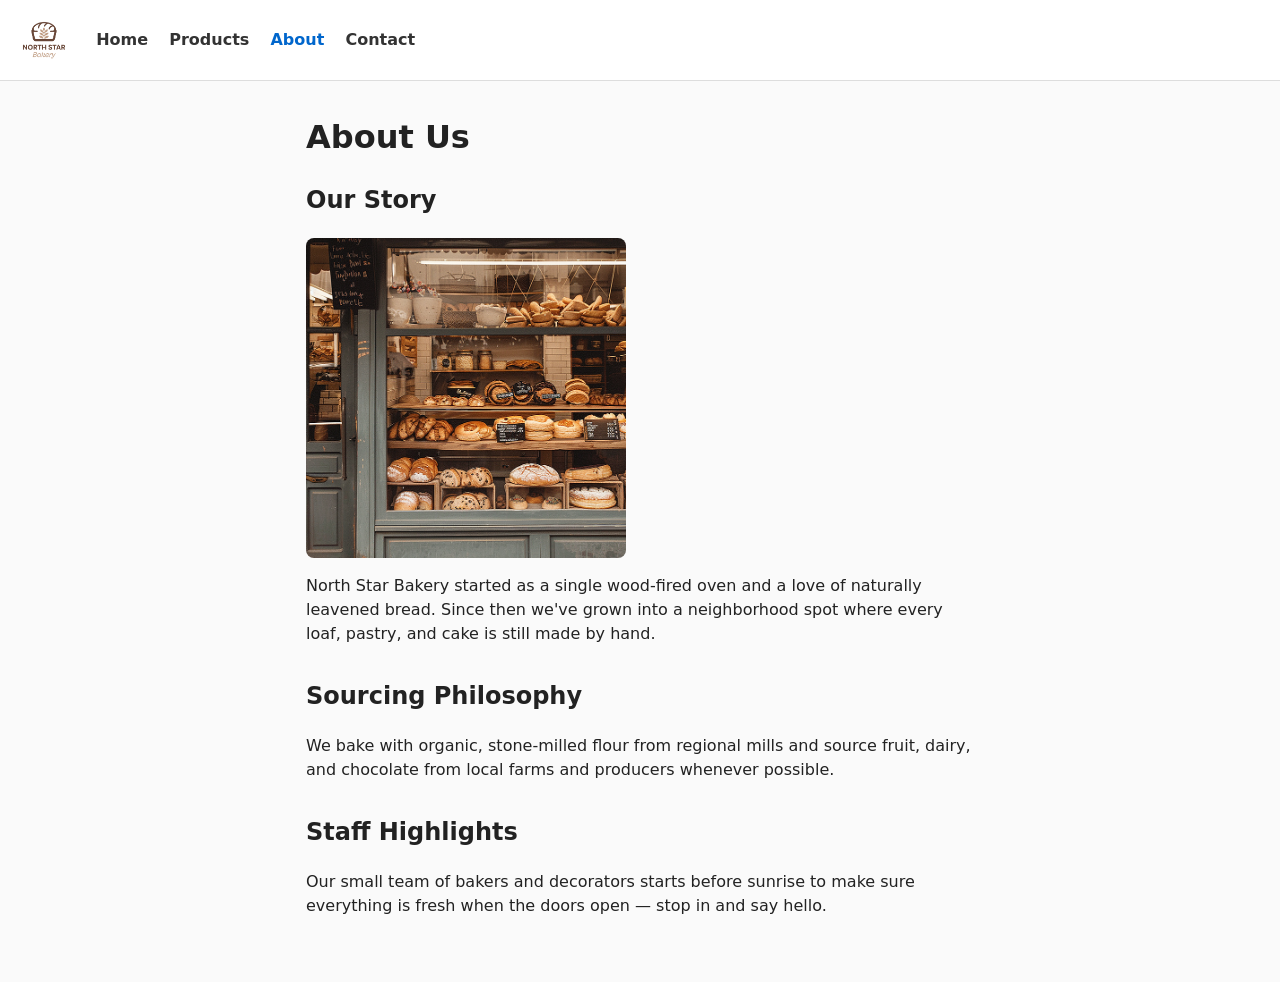
==== about.html @ a1652dcc "add other pagers" ====
<!DOCTYPE html>
<html lang="en">
<head>
  <meta charset="UTF-8">
  <meta name="viewport" content="width=device-width, initial-scale=1.0">
  <title>About</title>
  <link rel="stylesheet" href="styles.css">
</head>
<body>
  <header>
    <a href="index.html" class="logo-link">
      <img src="assets/bakery-logo_c.png" alt="North Star Bakery" class="logo">
    </a>
    <nav>
      <a href="index.html">Home</a>
      <a href="products.html">Products</a>
      <a href="about.html" class="active">About</a>
      <a href="contact.html">Contact</a>
    </nav>
  </header>

  <main>
    <h1>About Us</h1>

    <section id="story">
      <h2>Our Story</h2>
      <img src="assets/bakery-storefront_c.png" alt="North Star Bakery storefront" class="product-photo">
      <p>North Star Bakery started as a single wood-fired oven and a love of naturally leavened bread. Since then we've grown into a neighborhood spot where every loaf, pastry, and cake is still made by hand.</p>
    </section>

    <section id="sourcing">
      <h2>Sourcing Philosophy</h2>
      <p>We bake with organic, stone-milled flour from regional mills and source fruit, dairy, and chocolate from local farms and producers whenever possible.</p>
    </section>

    <section id="staff">
      <h2>Staff Highlights</h2>
      <p>Our small team of bakers and decorators starts before sunrise to make sure everything is fresh when the doors open &mdash; stop in and say hello.</p>
    </section>
  </main>
</body>
</html>
---- styles.css ----
* {
  box-sizing: border-box;
}

body {
  margin: 0;
  font-family: system-ui, sans-serif;
  color: #222;
  background: #fafafa;
  line-height: 1.5;
}

header {
  background: #fff;
  border-bottom: 1px solid #ddd;
  padding: 1rem;
  display: flex;
  align-items: center;
  gap: 1.5rem;
}

.logo-link {
  display: inline-flex;
}

.logo {
  height: 48px;
  width: auto;
}

nav a {
  margin-right: 1rem;
  text-decoration: none;
  color: #333;
  font-weight: 600;
}

nav a.active {
  color: #0066cc;
}

main {
  max-width: 700px;
  margin: 0 auto;
  padding: 2rem 1rem;
}

section {
  margin-bottom: 2rem;
}

h1, h2 {
  margin-top: 0;
}

.price {
  font-weight: 600;
  color: #0066cc;
}

.note {
  color: #777;
  font-size: 0.9rem;
}

.product-photo,
.featured-photo {
  width: 100%;
  max-width: 320px;
  aspect-ratio: 1 / 1;
  object-fit: cover;
  border-radius: 8px;
  display: block;
}

.product-figure {
  margin: 0 0 0.75rem;
  max-width: 320px;
}

.product-figure figcaption {
  font-size: 0.85rem;
  color: #777;
  margin-top: 0.35rem;
}

form {
  display: flex;
  flex-direction: column;
  max-width: 420px;
  margin-top: 1rem;
}

form label {
  font-weight: 600;
  margin-top: 1rem;
  margin-bottom: 0.35rem;
}

form input,
form select,
form textarea {
  font: inherit;
  padding: 0.5rem;
  border: 1px solid #ccc;
  border-radius: 4px;
}

form button {
  margin-top: 1.5rem;
  align-self: flex-start;
  font: inherit;
  font-weight: 600;
  padding: 0.6rem 1.2rem;
  border: none;
  border-radius: 4px;
  background: #0066cc;
  color: #fff;
  cursor: pointer;
}

form button:hover {
  background: #0052a3;
}
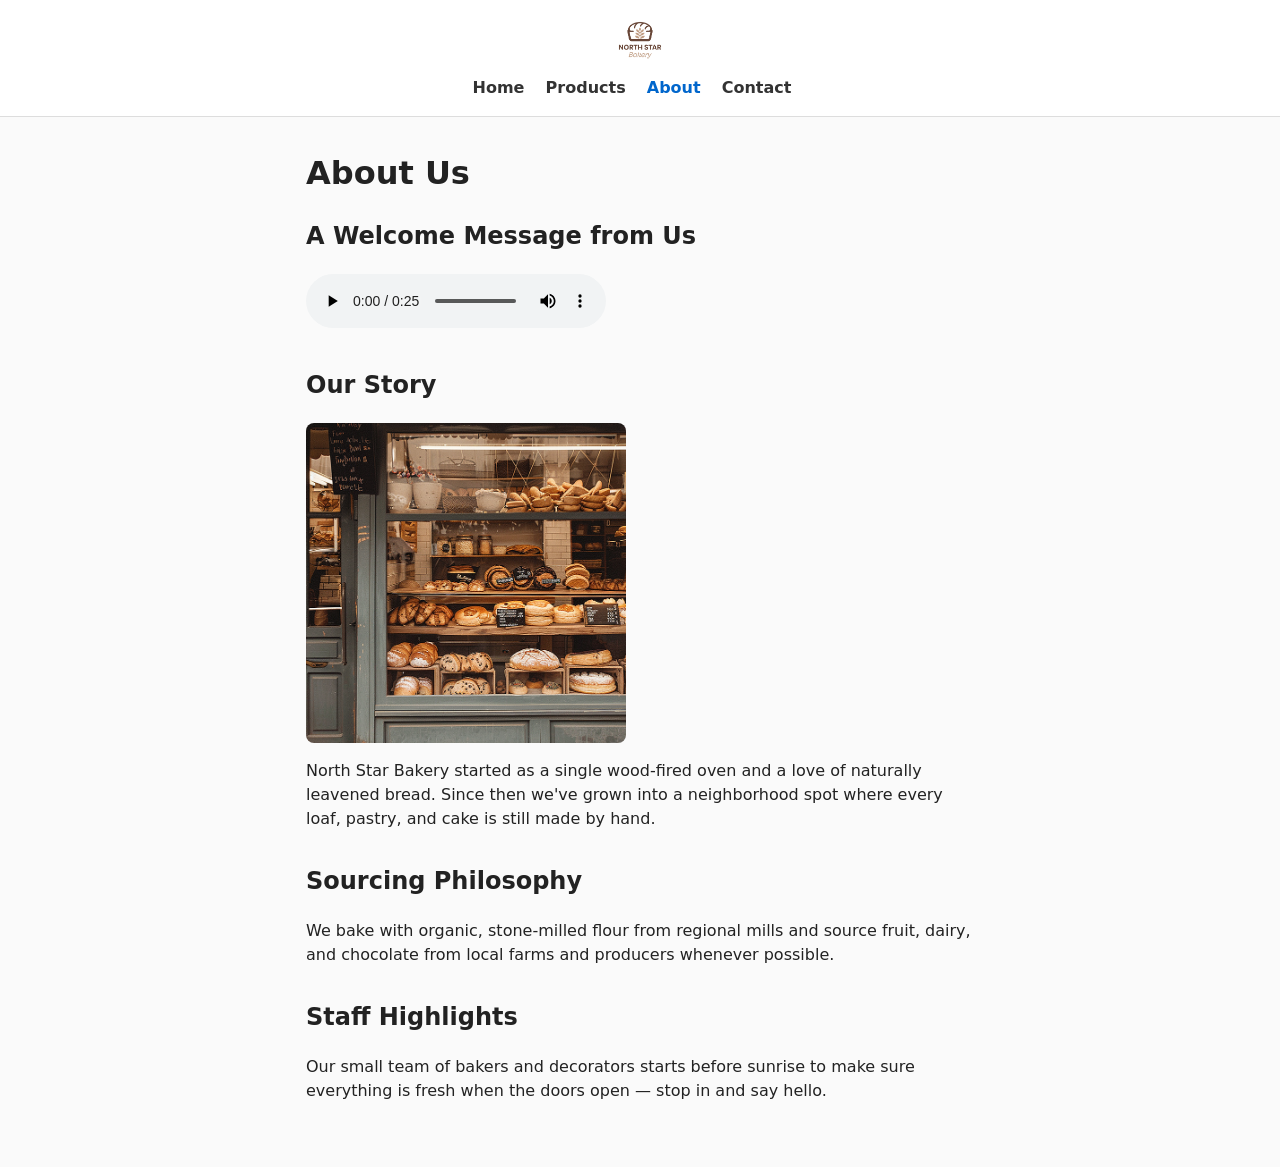
==== commit f00b41cd: "add audio message" ====
--- a/about.html
+++ b/about.html
@@ -22,6 +22,14 @@
   <main>
     <h1>About Us</h1>
 
+    <section id="welcome-message">
+      <h2>A Welcome Message from Us</h2>
+      <audio controls>
+        <source src="assets/bakery-welcome_c.mp3" type="audio/mpeg">
+        <p>Your browser doesn't support embedded audio. Here's the message: "Welcome to North Star Bakery &mdash; we're so glad you stopped by. Everything you see is baked fresh, by hand, right here every morning."</p>
+      </audio>
+    </section>
+
     <section id="story">
       <h2>Our Story</h2>
       <img src="assets/bakery-storefront_c.png" alt="North Star Bakery storefront" class="product-photo">
--- a/styles.css
+++ b/styles.css
@@ -15,8 +15,10 @@
   border-bottom: 1px solid #ddd;
   padding: 1rem;
   display: flex;
+  flex-direction: column;
   align-items: center;
-  gap: 1.5rem;
+  justify-content: center;
+  gap: 0.75rem;
 }
 
 .logo-link {
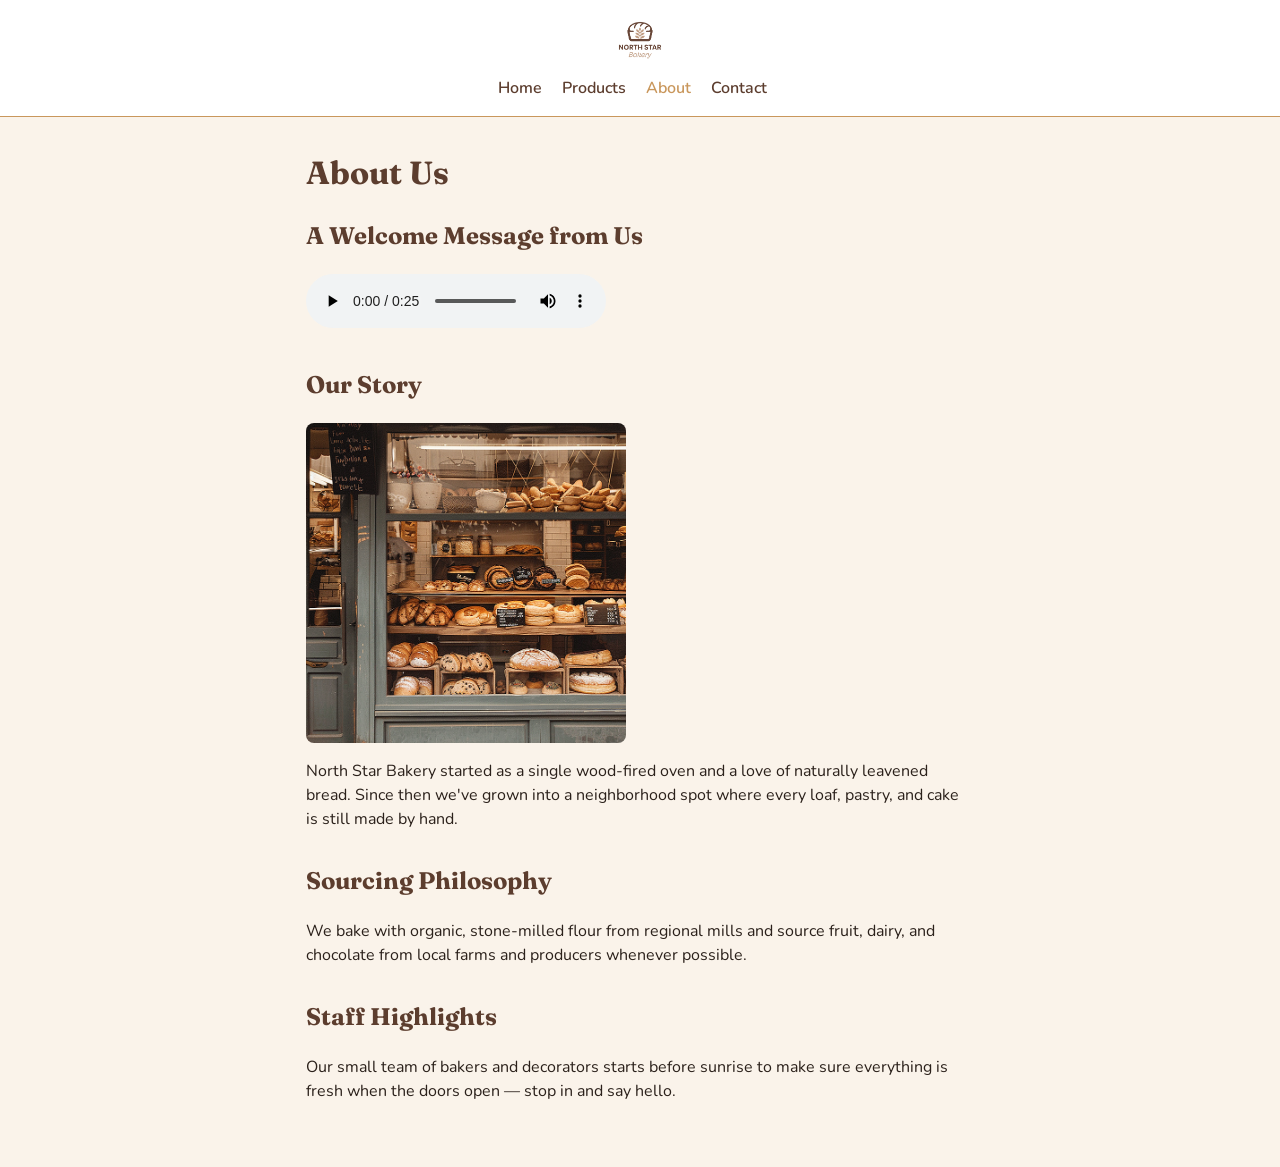
==== commit 65b4ca41: "add body and heading fonts" ====
--- a/about.html
+++ b/about.html
@@ -4,6 +4,9 @@
   <meta charset="UTF-8">
   <meta name="viewport" content="width=device-width, initial-scale=1.0">
   <title>About</title>
+  <link rel="preconnect" href="https://fonts.googleapis.com">
+  <link rel="preconnect" href="https://fonts.gstatic.com" crossorigin>
+  <link href="https://fonts.googleapis.com/css2?family=Fraunces:wght@600;700&family=Nunito:wght@400;600&display=swap" rel="stylesheet">
   <link rel="stylesheet" href="styles.css">
 </head>
 <body>
--- a/styles.css
+++ b/styles.css
@@ -1,18 +1,27 @@
+:root {
+  --color-brown: #5c3d2e;
+  --color-gold: #c9975c;
+  --color-cream: #faf3ea;
+  --color-text: #2b211b;
+  --font-heading: 'Fraunces', serif;
+  --font-body: 'Nunito', system-ui, sans-serif;
+}
+
 * {
   box-sizing: border-box;
 }
 
 body {
   margin: 0;
-  font-family: system-ui, sans-serif;
-  color: #222;
-  background: #fafafa;
+  font-family: var(--font-body);
+  color: var(--color-text);
+  background: var(--color-cream);
   line-height: 1.5;
 }
 
 header {
   background: #fff;
-  border-bottom: 1px solid #ddd;
+  border-bottom: 1px solid var(--color-gold);
   padding: 1rem;
   display: flex;
   flex-direction: column;
@@ -33,12 +42,12 @@
 nav a {
   margin-right: 1rem;
   text-decoration: none;
-  color: #333;
+  color: var(--color-brown);
   font-weight: 600;
 }
 
 nav a.active {
-  color: #0066cc;
+  color: var(--color-gold);
 }
 
 main {
@@ -53,20 +62,16 @@
 
 h1, h2 {
   margin-top: 0;
+  font-family: var(--font-heading);
+  color: var(--color-brown);
 }
 
 .price {
   font-weight: 600;
-  color: #0066cc;
+  color: var(--color-gold);
 }
 
-.note {
-  color: #777;
-  font-size: 0.9rem;
-}
-
-.product-photo,
-.featured-photo {
+.product-photo {
   width: 100%;
   max-width: 320px;
   aspect-ratio: 1 / 1;
@@ -75,52 +80,41 @@
   display: block;
 }
 
-.product-figure {
-  margin: 0 0 0.75rem;
+.hours-card {
+  background: #fff;
+  border: 1px solid var(--color-gold);
+  border-radius: 8px;
+  padding: 1.25rem 1.5rem;
   max-width: 320px;
 }
 
-.product-figure figcaption {
-  font-size: 0.85rem;
-  color: #777;
-  margin-top: 0.35rem;
+.hours-list {
+  list-style: none;
+  margin: 0 0 1rem;
+  padding: 0;
 }
 
-form {
+.hours-list li {
   display: flex;
-  flex-direction: column;
-  max-width: 420px;
-  margin-top: 1rem;
+  justify-content: space-between;
+  padding: 0.4rem 0;
+  border-bottom: 1px dashed var(--color-gold);
 }
 
-form label {
-  font-weight: 600;
-  margin-top: 1rem;
-  margin-bottom: 0.35rem;
+.hours-list li:last-child {
+  border-bottom: none;
 }
 
-form input,
-form select,
-form textarea {
-  font: inherit;
-  padding: 0.5rem;
-  border: 1px solid #ccc;
-  border-radius: 4px;
+.hours-list span:first-child {
+  font-weight: 600;
+  color: var(--color-brown);
 }
 
-form button {
-  margin-top: 1.5rem;
-  align-self: flex-start;
-  font: inherit;
-  font-weight: 600;
-  padding: 0.6rem 1.2rem;
-  border: none;
-  border-radius: 4px;
-  background: #0066cc;
-  color: #fff;
-  cursor: pointer;
+.location {
+  margin: 0;
+  color: var(--color-text);
 }
 
-form button:hover {
-  background: #0052a3;
-}+.location::before {
+  content: "\1F4CD  ";
+}
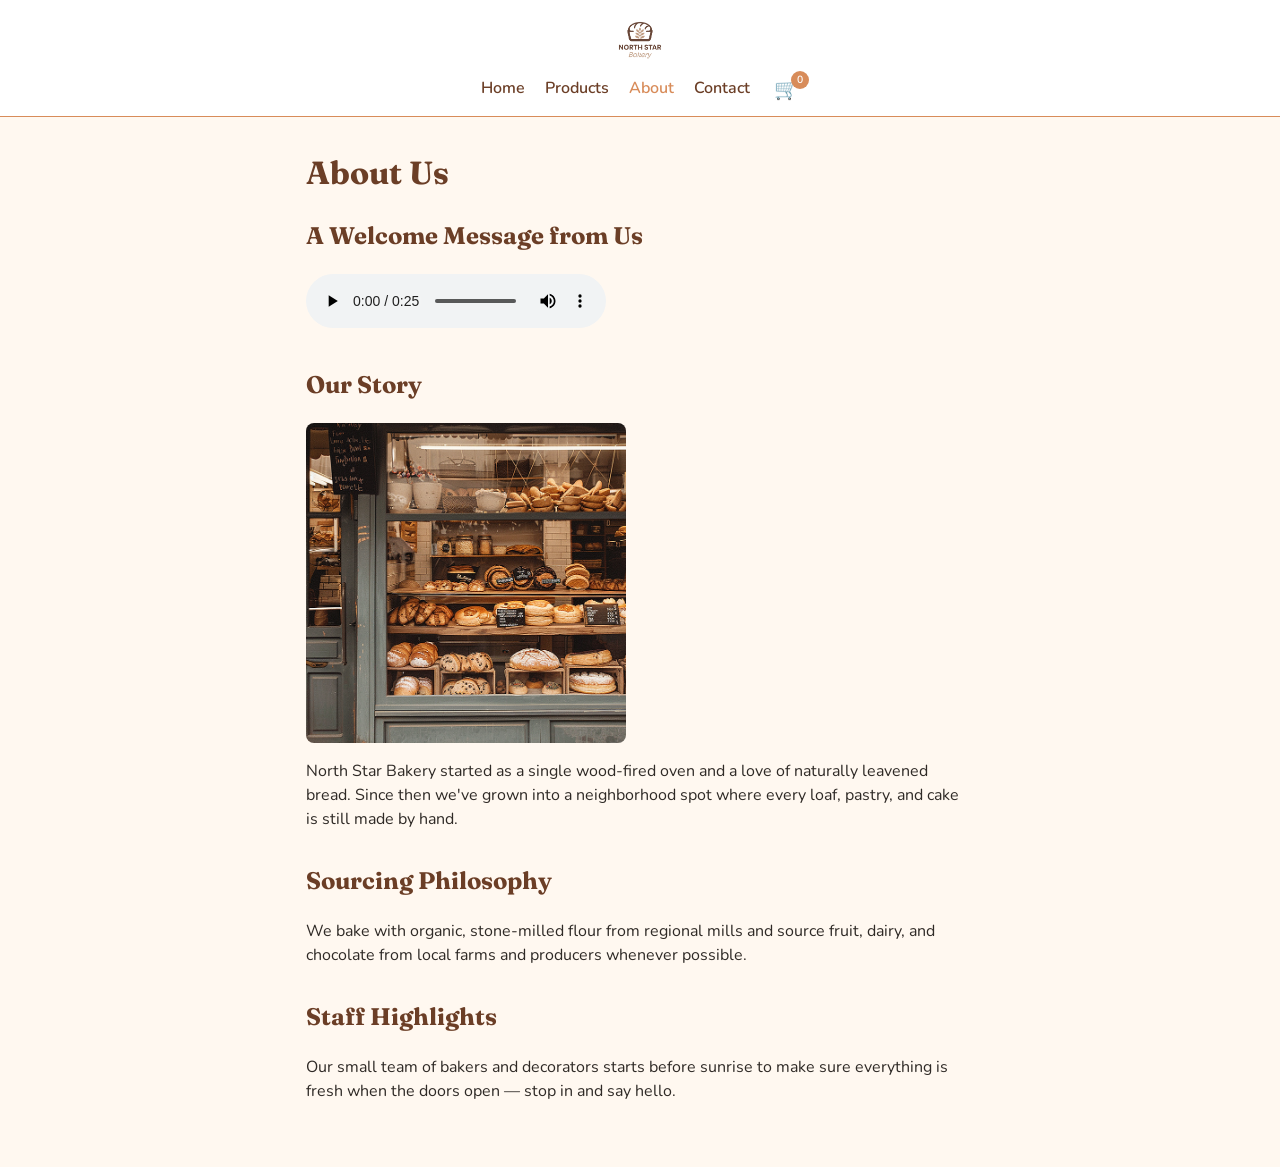
==== commit b1709f6c: "add basic order list functionality" ====
--- a/about.html
+++ b/about.html
@@ -49,5 +49,7 @@
       <p>Our small team of bakers and decorators starts before sunrise to make sure everything is fresh when the doors open &mdash; stop in and say hello.</p>
     </section>
   </main>
+
+  <script src="cart.js" defer></script>
 </body>
 </html>
--- a/styles.css
+++ b/styles.css
@@ -1,8 +1,8 @@
 :root {
-  --color-brown: #5c3d2e;
-  --color-gold: #c9975c;
-  --color-cream: #faf3ea;
-  --color-text: #2b211b;
+  --color-brown: #6B3E26;
+  --color-gold: #D88C5A;
+  --color-cream: #FFF8F0;
+  --color-text: #2F2A26;
   --font-heading: 'Fraunces', serif;
   --font-body: 'Nunito', system-ui, sans-serif;
 }
@@ -118,3 +118,160 @@
 .location::before {
   content: "\1F4CD  ";
 }
+
+.cart-icon-btn {
+  position: relative;
+  display: inline-flex;
+  align-items: center;
+  vertical-align: middle;
+  border: none;
+  background: none;
+  padding: 0;
+  margin-left: 0.25rem;
+  font-size: 1.25rem;
+  line-height: 1;
+  cursor: pointer;
+  outline: none;
+}
+
+.cart-icon-btn:focus-visible {
+  outline: 2px solid var(--color-gold);
+  outline-offset: 3px;
+}
+
+.cart-count {
+  position: absolute;
+  top: -0.5rem;
+  right: -0.6rem;
+  background: var(--color-gold);
+  color: #fff;
+  border-radius: 999px;
+  min-width: 1.1rem;
+  height: 1.1rem;
+  display: inline-flex;
+  align-items: center;
+  justify-content: center;
+  font-size: 0.65rem;
+  font-weight: 600;
+  font-family: var(--font-body);
+  padding: 0 0.25rem;
+}
+
+.cart-panel {
+  position: fixed;
+  inset: 0;
+  background: rgba(47, 42, 38, 0.45);
+  display: flex;
+  align-items: flex-start;
+  justify-content: center;
+  padding: 1.5rem;
+  z-index: 100;
+}
+
+.cart-panel[hidden] {
+  display: none;
+}
+
+.cart-panel-inner {
+  background: #fff;
+  border-radius: 12px;
+  max-width: 420px;
+  width: 100%;
+  padding: 1.5rem;
+  box-shadow: 0 10px 30px rgba(0, 0, 0, 0.2);
+  max-height: 80vh;
+  overflow-y: auto;
+}
+
+.cart-panel-header {
+  display: flex;
+  align-items: center;
+  justify-content: space-between;
+  margin-bottom: 1rem;
+}
+
+.cart-panel-header h2 {
+  margin: 0;
+}
+
+.cart-close {
+  background: none;
+  border: none;
+  font-size: 1.5rem;
+  line-height: 1;
+  cursor: pointer;
+  color: var(--color-brown);
+}
+
+.cart-items {
+  list-style: none;
+  margin: 0 0 1rem;
+  padding: 0;
+}
+
+.cart-item {
+  display: flex;
+  align-items: center;
+  justify-content: space-between;
+  gap: 0.5rem;
+  padding: 0.6rem 0;
+  border-bottom: 1px dashed var(--color-gold);
+}
+
+.cart-item-name {
+  font-weight: 600;
+  color: var(--color-brown);
+  flex: 1;
+}
+
+.cart-item-price {
+  color: var(--color-gold);
+  font-size: 0.9rem;
+}
+
+.cart-item-controls {
+  display: inline-flex;
+  align-items: center;
+  gap: 0.5rem;
+}
+
+.qty-btn {
+  width: 1.8rem;
+  height: 1.8rem;
+  border-radius: 50%;
+  border: 1px solid var(--color-brown);
+  background: #fff;
+  color: var(--color-brown);
+  font-size: 1rem;
+  line-height: 1;
+  cursor: pointer;
+}
+
+.qty-btn:hover {
+  background: var(--color-cream);
+}
+
+.cart-empty {
+  color: #777;
+}
+
+.cart-clear-btn {
+  font: inherit;
+  font-weight: 600;
+  padding: 0.5rem 1rem;
+  border: 1px solid var(--color-brown);
+  border-radius: 4px;
+  background: #fff;
+  color: var(--color-brown);
+  cursor: pointer;
+}
+
+.cart-clear-btn:hover {
+  background: var(--color-cream);
+}
+
+.cart-note {
+  font-size: 0.85rem;
+  color: #777;
+  margin-top: 1rem;
+}
